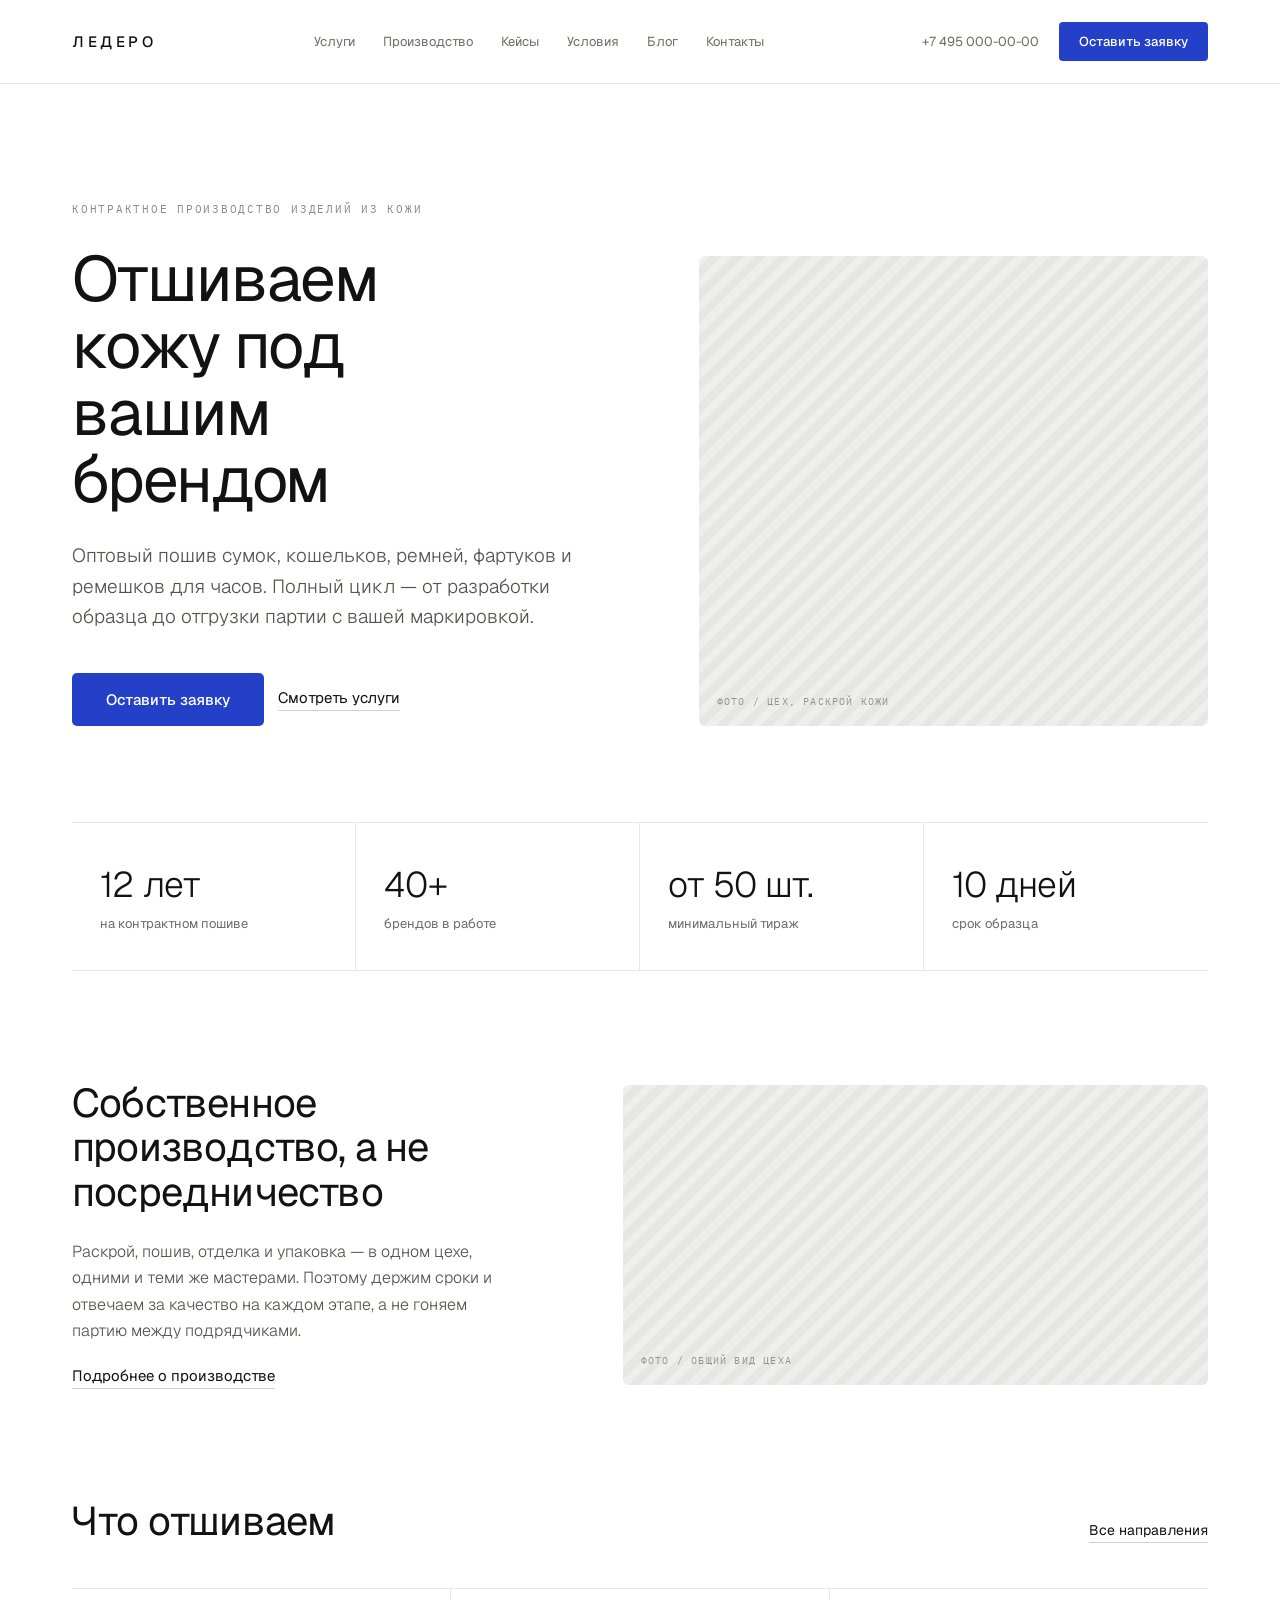
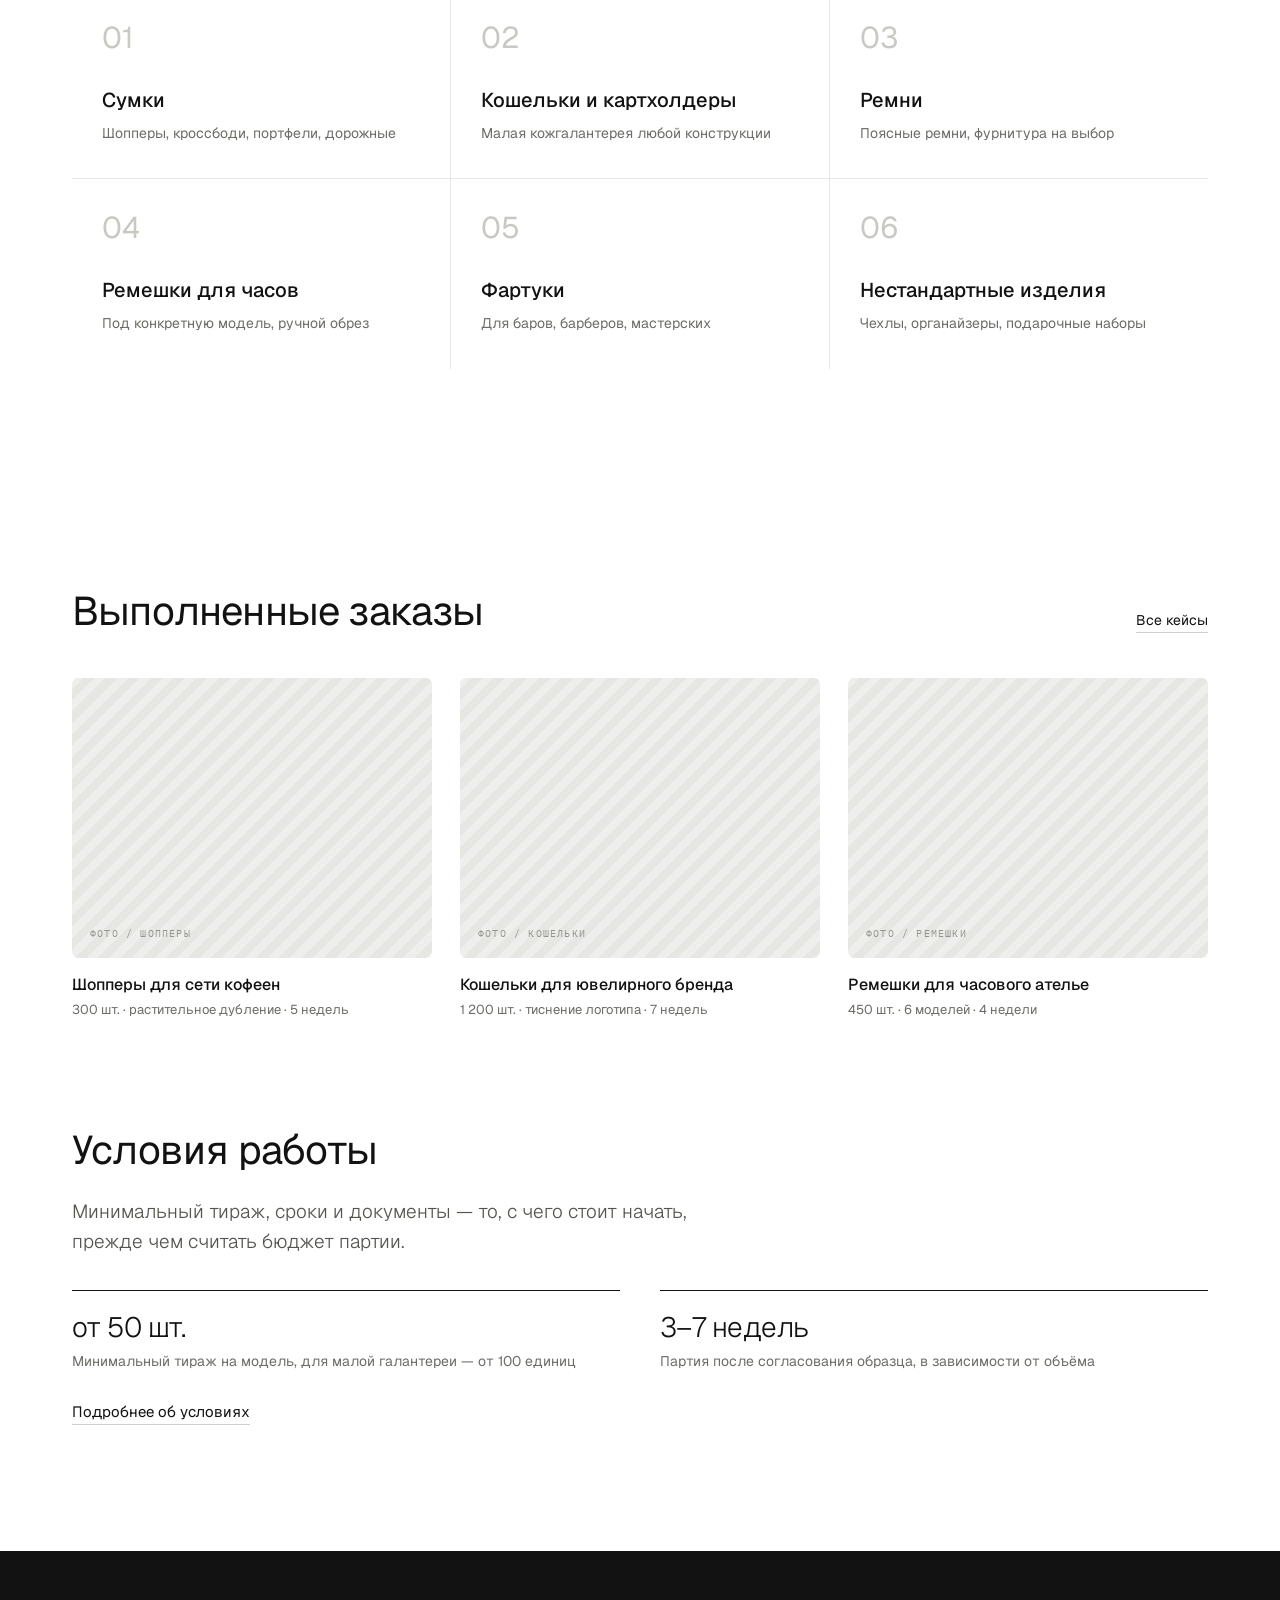
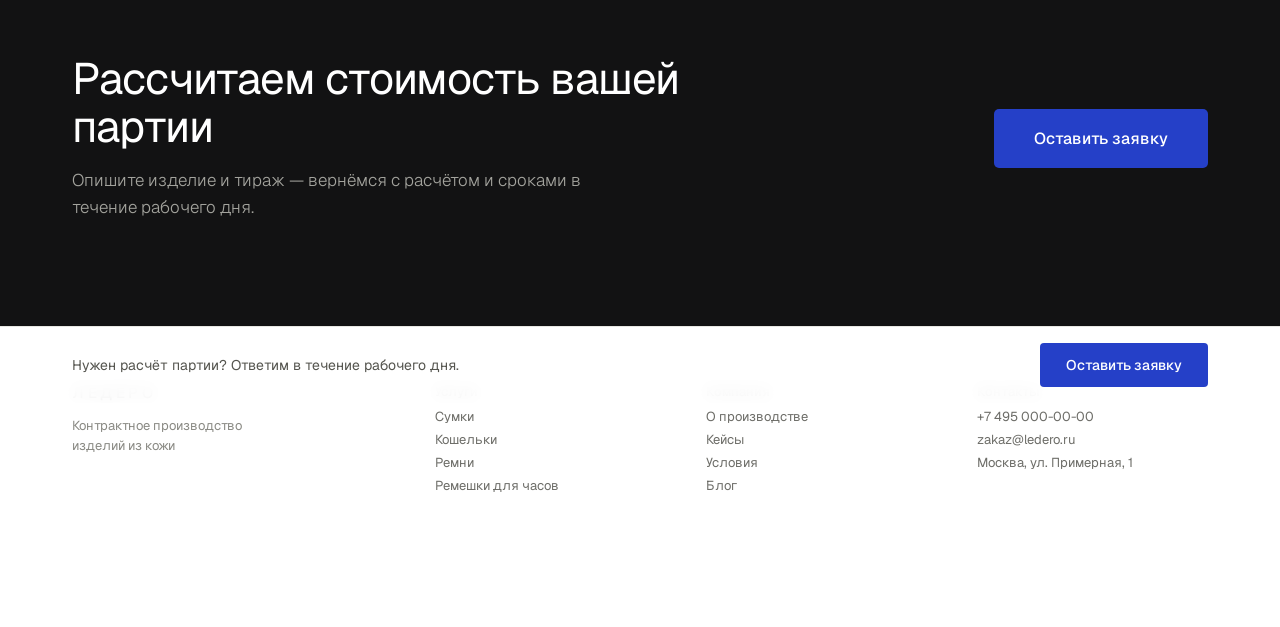
==== index.html @ 420c984b "Rebuild as a real multi-page static site Replace the Claude Design artifact export (bundler/frame-ru" ====
<!DOCTYPE html>
<html lang="ru">
<head>
<meta charset="utf-8">
<meta name="viewport" content="width=device-width, initial-scale=1">
<title>ЛЕДЕРО — контрактное производство изделий из кожи</title>
<meta name="description" content="Оптовый пошив сумок, кошельков, ремней, фартуков и ремешков для часов под вашим брендом. Тираж от 50 шт., образец за 10 дней, полный цикл в одном цехе.">
<link rel="preconnect" href="https://fonts.googleapis.com">
<link rel="preconnect" href="https://fonts.gstatic.com" crossorigin>
<link href="https://fonts.googleapis.com/css2?family=Geist:wght@300;400;500;600&family=IBM+Plex+Mono:wght@400;500&display=swap" rel="stylesheet">
<link rel="stylesheet" href="css/styles.css">
</head>
<body>

<header class="site-header">
<a href="index.html" class="site-header__brand">ЛЕДЕРО</a>
<button type="button" class="nav-toggle" data-nav-toggle aria-label="Меню"><span></span><span></span><span></span></button>
<nav class="site-header__nav" data-nav>
<a href="service.html">Услуги</a><a href="production.html">Производство</a><a href="cases.html">Кейсы</a><a href="terms.html">Условия</a><a href="blog.html">Блог</a><a href="contacts.html">Контакты</a>
</nav>
<div class="site-header__aside">
<span class="site-header__phone">+7 495 000-00-00</span>
<button type="button" class="btn btn-sm" data-open-modal data-src="Шапка сайта">Оставить заявку</button>
</div>
</header>

<section class="home-hero split-2col" style="--split: 1.05fr .95fr; --split-align: end;">
<div>
<div class="eyebrow" style="margin-bottom:30px">Контрактное производство изделий из кожи</div>
<h1 class="h1">Отшиваем кожу под вашим брендом</h1>
<p class="lede">Оптовый пошив сумок, кошельков, ремней, фартуков и ремешков для часов. Полный цикл — от разработки образца до отгрузки партии с вашей маркировкой.</p>
<div class="home-hero__actions">
<button type="button" class="btn btn-lg" data-open-modal data-src="Хиро-секция">Оставить заявку</button>
<a href="service.html" class="link-underline">Смотреть услуги</a>
</div>
</div>
<div class="placeholder" style="--ph-h:470px"><span class="placeholder__label">фото / цех, раскрой кожи</span></div>
</section>

<div class="stats">
<div class="stats__item"><div class="stats__num">12 лет</div><div class="stats__label">на контрактном пошиве</div></div>
<div class="stats__item"><div class="stats__num">40+</div><div class="stats__label">брендов в работе</div></div>
<div class="stats__item"><div class="stats__num">от 50 шт.</div><div class="stats__label">минимальный тираж</div></div>
<div class="stats__item"><div class="stats__num">10 дней</div><div class="stats__label">срок образца</div></div>
</div>

<section class="home-production split-2col" style="--split: .9fr 1.1fr; --split-gap: 72px;">
<div class="home-production__col">
<h2 class="h2">Собственное производство, а не посредничество</h2>
<p>Раскрой, пошив, отделка и упаковка — в одном цехе, одними и теми же мастерами. Поэтому держим сроки и отвечаем за качество на каждом этапе, а не гоняем партию между подрядчиками.</p>
<p><a href="production.html" class="link-underline">Подробнее о производстве</a></p>
</div>
<div class="placeholder" style="--ph-h:300px"><span class="placeholder__label">фото / общий вид цеха</span></div>
</section>

<section class="home-services">
<div class="home-services__head">
<h2 class="h2" style="margin-bottom:0">Что отшиваем</h2>
<a href="service.html" class="link-underline link-underline--14">Все направления</a>
</div>
<div class="grid-divider">
<div class="grid-divider__item"><div class="grid-divider__num">01</div><div class="grid-divider__title"><a href="service.html">Сумки</a></div><div class="grid-divider__desc">Шопперы, кроссбоди, портфели, дорожные</div></div>
<div class="grid-divider__item"><div class="grid-divider__num">02</div><div class="grid-divider__title"><a href="service.html">Кошельки и картхолдеры</a></div><div class="grid-divider__desc">Малая кожгалантерея любой конструкции</div></div>
<div class="grid-divider__item"><div class="grid-divider__num">03</div><div class="grid-divider__title"><a href="service.html">Ремни</a></div><div class="grid-divider__desc">Поясные ремни, фурнитура на выбор</div></div>
<div class="grid-divider__item"><div class="grid-divider__num">04</div><div class="grid-divider__title"><a href="service.html">Ремешки для часов</a></div><div class="grid-divider__desc">Под конкретную модель, ручной обрез</div></div>
<div class="grid-divider__item"><div class="grid-divider__num">05</div><div class="grid-divider__title"><a href="service.html">Фартуки</a></div><div class="grid-divider__desc">Для баров, барберов, мастерских</div></div>
<div class="grid-divider__item"><div class="grid-divider__num">06</div><div class="grid-divider__title"><a href="service.html">Нестандартные изделия</a></div><div class="grid-divider__desc">Чехлы, органайзеры, подарочные наборы</div></div>
</div>
</section>

<section class="home-cases">
<div class="home-cases__head">
<h2 class="h2" style="margin-bottom:0">Выполненные заказы</h2>
<a href="cases.html" class="link-underline link-underline--14">Все кейсы</a>
</div>
<div class="grid-cards" style="--cols:3">
<div><div class="placeholder" style="--ph-h:280px"><span class="placeholder__label">фото / шопперы</span></div><div class="card__title">Шопперы для сети кофеен</div><div class="card__meta">300 шт. · растительное дубление · 5 недель</div></div>
<div><div class="placeholder" style="--ph-h:280px"><span class="placeholder__label">фото / кошельки</span></div><div class="card__title">Кошельки для ювелирного бренда</div><div class="card__meta">1 200 шт. · тиснение логотипа · 7 недель</div></div>
<div><div class="placeholder" style="--ph-h:280px"><span class="placeholder__label">фото / ремешки</span></div><div class="card__title">Ремешки для часового ателье</div><div class="card__meta">450 шт. · 6 моделей · 4 недели</div></div>
</div>
</section>

<section class="home-terms">
<h2 class="h2">Условия работы</h2>
<p class="lede" style="max-width:52ch">Минимальный тираж, сроки и документы — то, с чего стоит начать, прежде чем считать бюджет партии.</p>
<div class="home-terms__row">
<div class="home-terms__fact"><div class="home-terms__fact-num">от 50 шт.</div><div class="home-terms__fact-label">Минимальный тираж на модель, для малой галантереи — от 100 единиц</div></div>
<div class="home-terms__fact"><div class="home-terms__fact-num">3–7 недель</div><div class="home-terms__fact-label">Партия после согласования образца, в зависимости от объёма</div></div>
</div>
<p style="margin-top:28px"><a href="terms.html" class="link-underline">Подробнее об условиях</a></p>
</section>

<section class="cta-band">
<div>
<h2 class="cta-band__title">Рассчитаем стоимость вашей партии</h2>
<p class="cta-band__text">Опишите изделие и тираж — вернёмся с расчётом и сроками в течение рабочего дня.</p>
</div>
<button type="button" class="btn btn-cta" data-open-modal data-src="Финальный CTA">Оставить заявку</button>
</section>

<footer>
<div class="site-footer">
<div><div class="site-footer__brand-name">ЛЕДЕРО</div><div class="site-footer__brand-desc">Контрактное производство<br>изделий из кожи</div></div>
<div class="site-footer__col"><div class="site-footer__col-title">Услуги</div><a href="service.html">Сумки</a><a href="service.html">Кошельки</a><a href="service.html">Ремни</a><a href="service.html">Ремешки для часов</a></div>
<div class="site-footer__col"><div class="site-footer__col-title">Компания</div><a href="production.html">О производстве</a><a href="cases.html">Кейсы</a><a href="terms.html">Условия</a><a href="blog.html">Блог</a></div>
<div class="site-footer__col"><div class="site-footer__col-title">Контакты</div><a href="contacts.html">+7 495 000-00-00</a><a href="contacts.html">zakaz@ledero.ru</a><span>Москва, ул. Примерная, 1</span></div>
</div>
<div class="sticky-cta">
<p class="sticky-cta__text">Нужен расчёт партии? Ответим в течение рабочего дня.</p>
<button type="button" class="btn btn-sticky" data-open-modal data-src="Плавающая панель">Оставить заявку</button>
</div>
</footer>

<div class="modal-overlay" data-modal-overlay data-close-modal></div>
<div class="modal" data-modal>
<div class="modal__box">
<div class="modal__head">
<h3 class="modal__title">Оставить заявку</h3>
<button type="button" class="modal__close" data-close-modal aria-label="Закрыть">×</button>
</div>
<p class="modal__desc">Подберём материалы и рассчитаем стоимость партии.</p>
<form data-modal-form>
<input type="hidden" data-modal-source name="source">
<div class="modal__grid">
<input placeholder="Имя" name="name">
<input placeholder="Компания или бренд" name="company">
<input placeholder="Телефон или email" name="contact">
<input placeholder="Тираж, шт." name="qty">
</div>
<textarea placeholder="Что нужно отшить" rows="3" name="message"></textarea>
<button type="submit" class="btn btn-block">Отправить заявку</button>
<p class="modal__disclaimer">Нажимая кнопку, вы соглашаетесь с политикой обработки персональных данных.</p>
</form>
</div>
</div>

<script src="main.js"></script>
</body>
</html>
---- css/styles.css ----
/* ЛЕДЕРО — единая точка входа. Каждая HTML-страница подключает только этот файл. */

@import url("base.css");
@import url("home.css");
@import url("production.css");
@import url("cases.css");
@import url("terms.css");
@import url("service.css");
@import url("blog.css");
@import url("article.css");
@import url("contacts.css");
@import url("responsive.css");
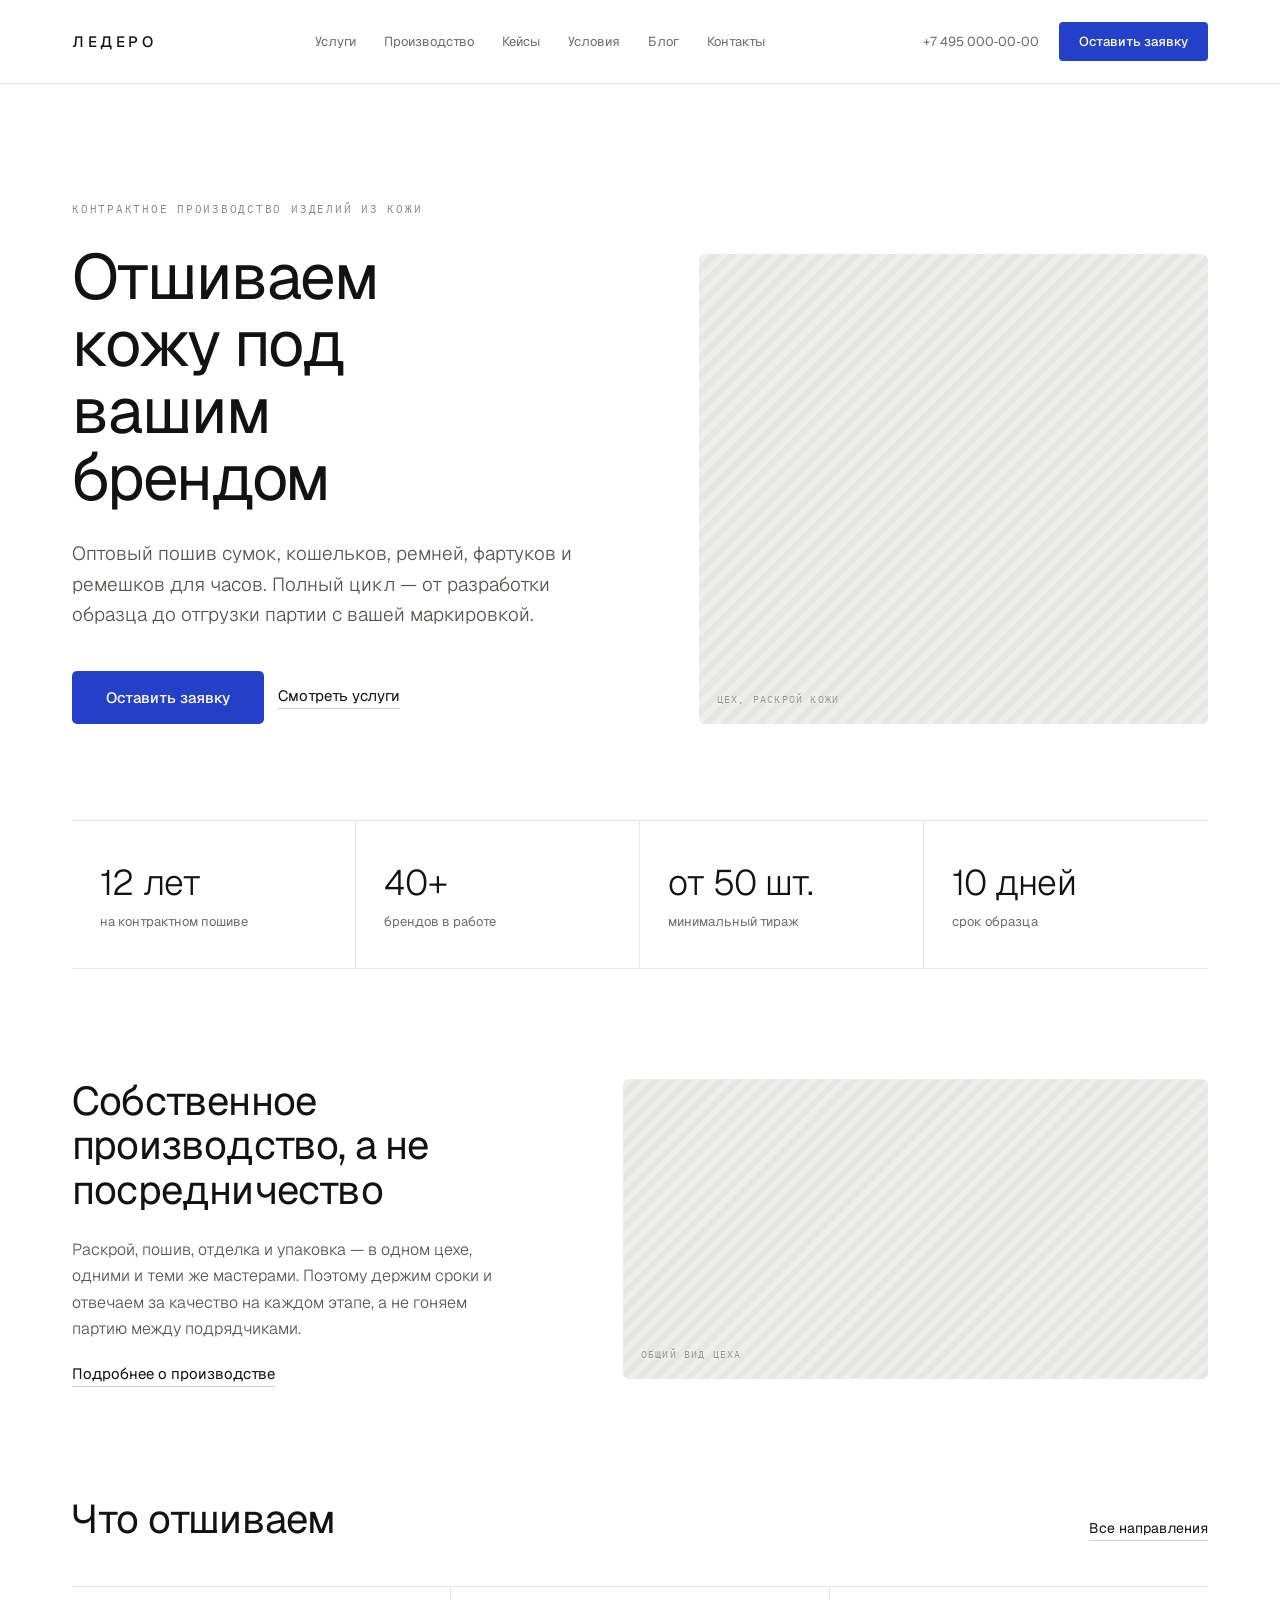
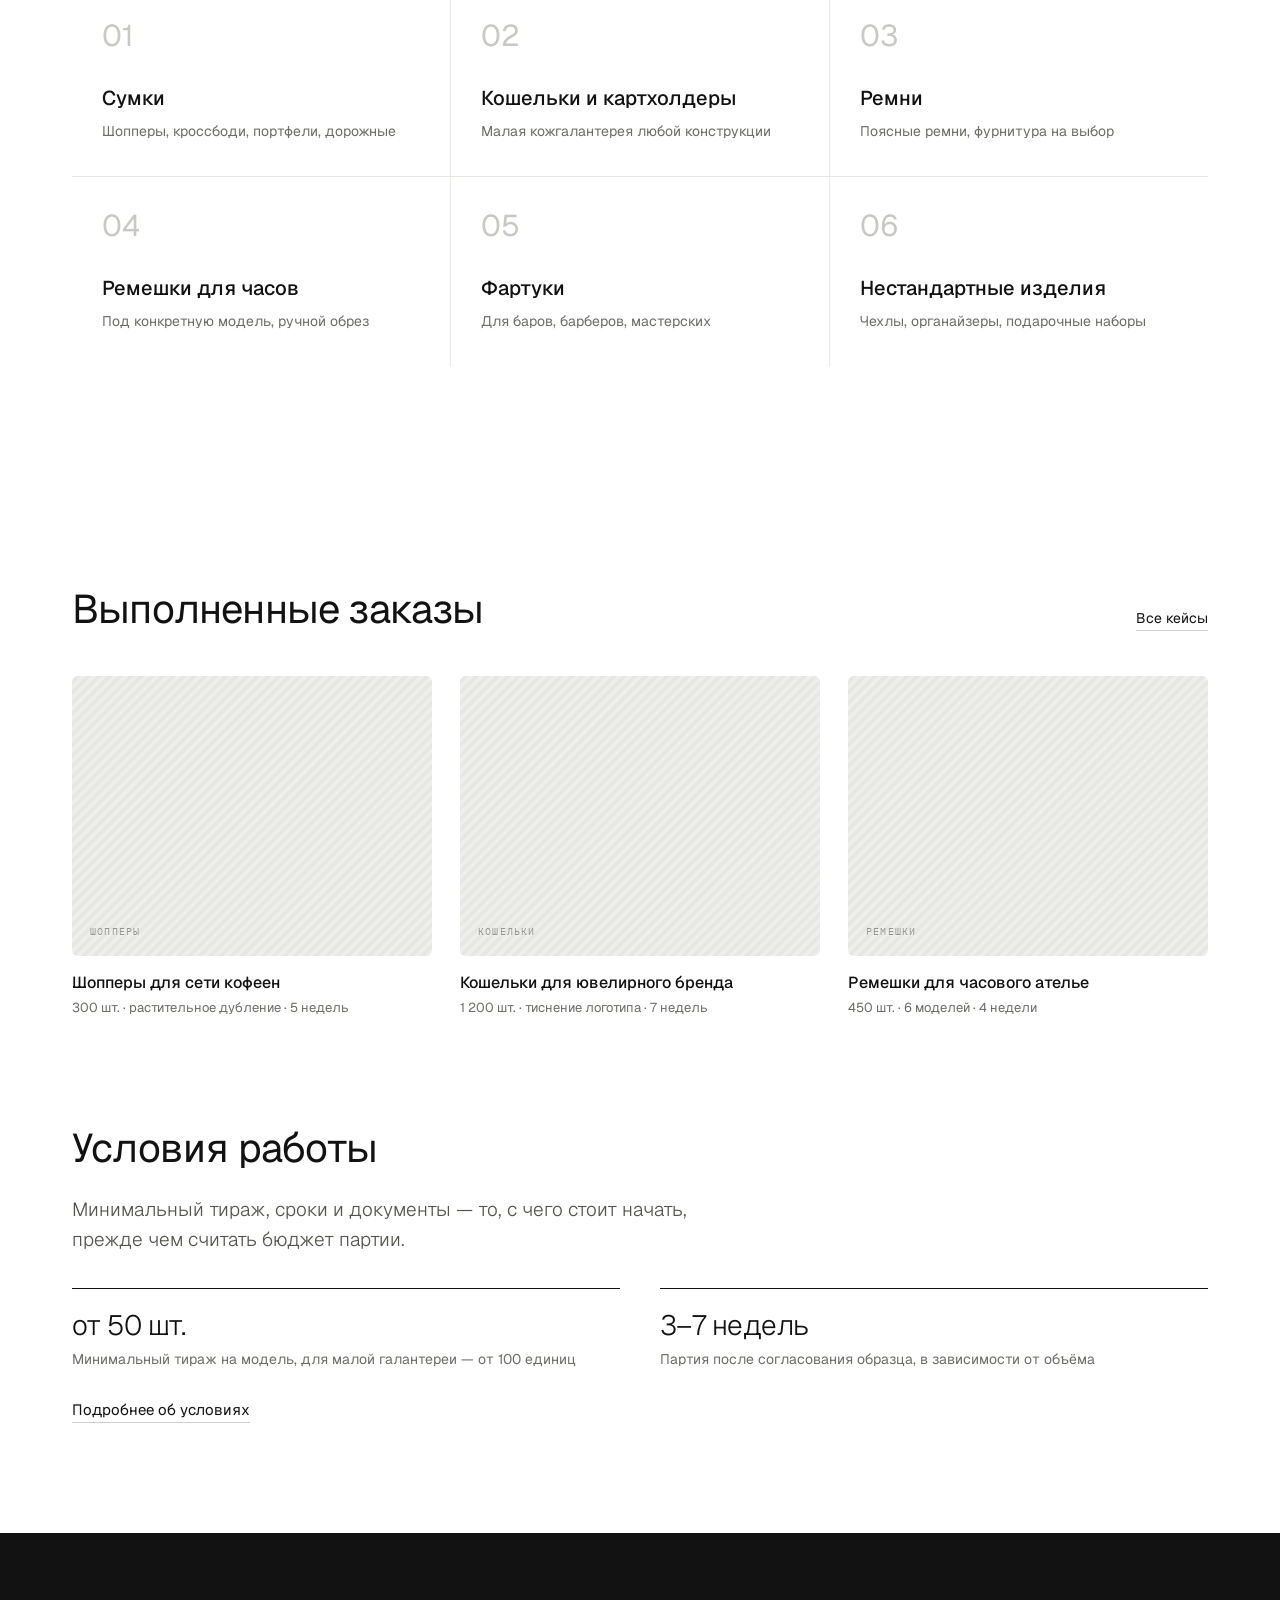
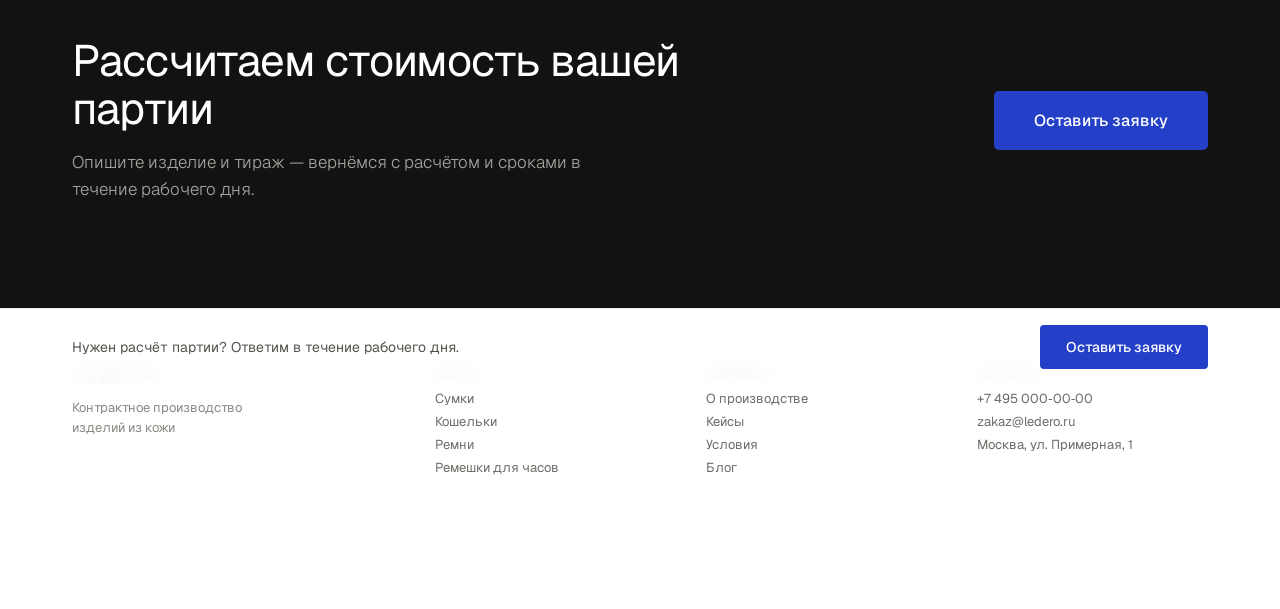
==== commit 4e47f030: "Semantic markup pass: modular JS, real images, zero inline styles - Split main.js into ES modules (j" ====
--- a/index.html
+++ b/index.html
@@ -5,6 +5,7 @@
 <meta name="viewport" content="width=device-width, initial-scale=1">
 <title>ЛЕДЕРО — контрактное производство изделий из кожи</title>
 <meta name="description" content="Оптовый пошив сумок, кошельков, ремней, фартуков и ремешков для часов под вашим брендом. Тираж от 50 шт., образец за 10 дней, полный цикл в одном цехе.">
+<meta name="robots" content="index, follow">
 <link rel="preconnect" href="https://fonts.googleapis.com">
 <link rel="preconnect" href="https://fonts.gstatic.com" crossorigin>
 <link href="https://fonts.googleapis.com/css2?family=Geist:wght@300;400;500;600&family=IBM+Plex+Mono:wght@400;500&display=swap" rel="stylesheet">
@@ -14,96 +15,153 @@
 
 <header class="site-header">
 <a href="index.html" class="site-header__brand">ЛЕДЕРО</a>
-<button type="button" class="nav-toggle" data-nav-toggle aria-label="Меню"><span></span><span></span><span></span></button>
-<nav class="site-header__nav" data-nav>
+<button type="button" class="nav-toggle" data-nav-toggle aria-label="Открыть меню" aria-expanded="false" aria-controls="site-nav"><span></span><span></span><span></span></button>
+<nav class="site-header__nav" id="site-nav" data-nav aria-label="Основная навигация">
 <a href="service.html">Услуги</a><a href="production.html">Производство</a><a href="cases.html">Кейсы</a><a href="terms.html">Условия</a><a href="blog.html">Блог</a><a href="contacts.html">Контакты</a>
 </nav>
 <div class="site-header__aside">
-<span class="site-header__phone">+7 495 000-00-00</span>
+<a href="tel:+74950000000" class="site-header__phone">+7&nbsp;495&nbsp;000&#8209;00&#8209;00</a>
 <button type="button" class="btn btn-sm" data-open-modal data-src="Шапка сайта">Оставить заявку</button>
 </div>
 </header>
 
-<section class="home-hero split-2col" style="--split: 1.05fr .95fr; --split-align: end;">
+<main>
+
+<section class="home-hero" aria-labelledby="home-h1">
 <div>
-<div class="eyebrow" style="margin-bottom:30px">Контрактное производство изделий из кожи</div>
-<h1 class="h1">Отшиваем кожу под вашим брендом</h1>
+<p class="eyebrow">Контрактное производство изделий из кожи</p>
+<h1 class="h1" id="home-h1">Отшиваем кожу под вашим брендом</h1>
 <p class="lede">Оптовый пошив сумок, кошельков, ремней, фартуков и ремешков для часов. Полный цикл — от разработки образца до отгрузки партии с вашей маркировкой.</p>
 <div class="home-hero__actions">
 <button type="button" class="btn btn-lg" data-open-modal data-src="Хиро-секция">Оставить заявку</button>
 <a href="service.html" class="link-underline">Смотреть услуги</a>
 </div>
 </div>
-<div class="placeholder" style="--ph-h:470px"><span class="placeholder__label">фото / цех, раскрой кожи</span></div>
+<figure class="photo-frame home-hero__photo">
+<img class="photo-frame__img" src="img/placeholder.svg" width="800" height="600" alt="Раскрой кожи в производственном цехе ЛЕДЕРО" loading="eager" fetchpriority="high">
+<figcaption class="photo-frame__caption">Цех, раскрой кожи</figcaption>
+</figure>
 </section>
 
 <div class="stats">
-<div class="stats__item"><div class="stats__num">12 лет</div><div class="stats__label">на контрактном пошиве</div></div>
-<div class="stats__item"><div class="stats__num">40+</div><div class="stats__label">брендов в работе</div></div>
-<div class="stats__item"><div class="stats__num">от 50 шт.</div><div class="stats__label">минимальный тираж</div></div>
-<div class="stats__item"><div class="stats__num">10 дней</div><div class="stats__label">срок образца</div></div>
+<div class="stats__item"><p class="stats__num">12 лет</p><p class="stats__label">на контрактном пошиве</p></div>
+<div class="stats__item"><p class="stats__num">40+</p><p class="stats__label">брендов в работе</p></div>
+<div class="stats__item"><p class="stats__num">от 50 шт.</p><p class="stats__label">минимальный тираж</p></div>
+<div class="stats__item"><p class="stats__num">10 дней</p><p class="stats__label">срок образца</p></div>
 </div>
 
-<section class="home-production split-2col" style="--split: .9fr 1.1fr; --split-gap: 72px;">
+<section class="home-production" aria-labelledby="home-production-h2">
 <div class="home-production__col">
-<h2 class="h2">Собственное производство, а не посредничество</h2>
+<h2 class="h2" id="home-production-h2">Собственное производство, а не посредничество</h2>
 <p>Раскрой, пошив, отделка и упаковка — в одном цехе, одними и теми же мастерами. Поэтому держим сроки и отвечаем за качество на каждом этапе, а не гоняем партию между подрядчиками.</p>
 <p><a href="production.html" class="link-underline">Подробнее о производстве</a></p>
 </div>
-<div class="placeholder" style="--ph-h:300px"><span class="placeholder__label">фото / общий вид цеха</span></div>
+<figure class="photo-frame home-production__photo">
+<img class="photo-frame__img" src="img/placeholder.svg" width="800" height="600" alt="Общий вид производственного цеха ЛЕДЕРО" loading="lazy">
+<figcaption class="photo-frame__caption">Общий вид цеха</figcaption>
+</figure>
 </section>
 
-<section class="home-services">
+<section class="home-services" aria-labelledby="home-services-h2">
 <div class="home-services__head">
-<h2 class="h2" style="margin-bottom:0">Что отшиваем</h2>
+<h2 class="h2" id="home-services-h2">Что отшиваем</h2>
 <a href="service.html" class="link-underline link-underline--14">Все направления</a>
 </div>
-<div class="grid-divider">
-<div class="grid-divider__item"><div class="grid-divider__num">01</div><div class="grid-divider__title"><a href="service.html">Сумки</a></div><div class="grid-divider__desc">Шопперы, кроссбоди, портфели, дорожные</div></div>
-<div class="grid-divider__item"><div class="grid-divider__num">02</div><div class="grid-divider__title"><a href="service.html">Кошельки и картхолдеры</a></div><div class="grid-divider__desc">Малая кожгалантерея любой конструкции</div></div>
-<div class="grid-divider__item"><div class="grid-divider__num">03</div><div class="grid-divider__title"><a href="service.html">Ремни</a></div><div class="grid-divider__desc">Поясные ремни, фурнитура на выбор</div></div>
-<div class="grid-divider__item"><div class="grid-divider__num">04</div><div class="grid-divider__title"><a href="service.html">Ремешки для часов</a></div><div class="grid-divider__desc">Под конкретную модель, ручной обрез</div></div>
-<div class="grid-divider__item"><div class="grid-divider__num">05</div><div class="grid-divider__title"><a href="service.html">Фартуки</a></div><div class="grid-divider__desc">Для баров, барберов, мастерских</div></div>
-<div class="grid-divider__item"><div class="grid-divider__num">06</div><div class="grid-divider__title"><a href="service.html">Нестандартные изделия</a></div><div class="grid-divider__desc">Чехлы, органайзеры, подарочные наборы</div></div>
-</div>
+<ul class="grid-divider">
+<li class="grid-divider__item"><p class="grid-divider__num">01</p><p class="grid-divider__title"><a href="service.html">Сумки</a></p><p class="grid-divider__desc">Шопперы, кроссбоди, портфели, дорожные</p></li>
+<li class="grid-divider__item"><p class="grid-divider__num">02</p><p class="grid-divider__title"><a href="service.html">Кошельки и картхолдеры</a></p><p class="grid-divider__desc">Малая кожгалантерея любой конструкции</p></li>
+<li class="grid-divider__item"><p class="grid-divider__num">03</p><p class="grid-divider__title"><a href="service.html">Ремни</a></p><p class="grid-divider__desc">Поясные ремни, фурнитура на выбор</p></li>
+<li class="grid-divider__item"><p class="grid-divider__num">04</p><p class="grid-divider__title"><a href="service.html">Ремешки для часов</a></p><p class="grid-divider__desc">Под конкретную модель, ручной обрез</p></li>
+<li class="grid-divider__item"><p class="grid-divider__num">05</p><p class="grid-divider__title"><a href="service.html">Фартуки</a></p><p class="grid-divider__desc">Для баров, барберов, мастерских</p></li>
+<li class="grid-divider__item"><p class="grid-divider__num">06</p><p class="grid-divider__title"><a href="service.html">Нестандартные изделия</a></p><p class="grid-divider__desc">Чехлы, органайзеры, подарочные наборы</p></li>
+</ul>
 </section>
 
-<section class="home-cases">
+<section class="home-cases" aria-labelledby="home-cases-h2">
 <div class="home-cases__head">
-<h2 class="h2" style="margin-bottom:0">Выполненные заказы</h2>
+<h2 class="h2" id="home-cases-h2">Выполненные заказы</h2>
 <a href="cases.html" class="link-underline link-underline--14">Все кейсы</a>
 </div>
-<div class="grid-cards" style="--cols:3">
-<div><div class="placeholder" style="--ph-h:280px"><span class="placeholder__label">фото / шопперы</span></div><div class="card__title">Шопперы для сети кофеен</div><div class="card__meta">300 шт. · растительное дубление · 5 недель</div></div>
-<div><div class="placeholder" style="--ph-h:280px"><span class="placeholder__label">фото / кошельки</span></div><div class="card__title">Кошельки для ювелирного бренда</div><div class="card__meta">1 200 шт. · тиснение логотипа · 7 недель</div></div>
-<div><div class="placeholder" style="--ph-h:280px"><span class="placeholder__label">фото / ремешки</span></div><div class="card__title">Ремешки для часового ателье</div><div class="card__meta">450 шт. · 6 моделей · 4 недели</div></div>
-</div>
+<ul class="grid-cards">
+<li>
+<figure class="photo-frame home-cases__photo">
+<img class="photo-frame__img" src="img/placeholder.svg" width="800" height="600" alt="Пошитые шопперы для сети кофеен" loading="lazy">
+<figcaption class="photo-frame__caption">Шопперы</figcaption>
+</figure>
+<p class="card__title">Шопперы для сети кофеен</p>
+<p class="card__meta">300 шт. · растительное дубление · 5 недель</p>
+</li>
+<li>
+<figure class="photo-frame home-cases__photo">
+<img class="photo-frame__img" src="img/placeholder.svg" width="800" height="600" alt="Кошельки для ювелирного бренда" loading="lazy">
+<figcaption class="photo-frame__caption">Кошельки</figcaption>
+</figure>
+<p class="card__title">Кошельки для ювелирного бренда</p>
+<p class="card__meta">1 200 шт. · тиснение логотипа · 7 недель</p>
+</li>
+<li>
+<figure class="photo-frame home-cases__photo">
+<img class="photo-frame__img" src="img/placeholder.svg" width="800" height="600" alt="Ремешки для часового ателье" loading="lazy">
+<figcaption class="photo-frame__caption">Ремешки</figcaption>
+</figure>
+<p class="card__title">Ремешки для часового ателье</p>
+<p class="card__meta">450 шт. · 6 моделей · 4 недели</p>
+</li>
+</ul>
 </section>
 
-<section class="home-terms">
-<h2 class="h2">Условия работы</h2>
-<p class="lede" style="max-width:52ch">Минимальный тираж, сроки и документы — то, с чего стоит начать, прежде чем считать бюджет партии.</p>
+<section class="home-terms" aria-labelledby="home-terms-h2">
+<h2 class="h2" id="home-terms-h2">Условия работы</h2>
+<p class="lede">Минимальный тираж, сроки и документы — то, с чего стоит начать, прежде чем считать бюджет партии.</p>
 <div class="home-terms__row">
-<div class="home-terms__fact"><div class="home-terms__fact-num">от 50 шт.</div><div class="home-terms__fact-label">Минимальный тираж на модель, для малой галантереи — от 100 единиц</div></div>
-<div class="home-terms__fact"><div class="home-terms__fact-num">3–7 недель</div><div class="home-terms__fact-label">Партия после согласования образца, в зависимости от объёма</div></div>
+<div class="home-terms__fact"><p class="home-terms__fact-num">от 50 шт.</p><p class="home-terms__fact-label">Минимальный тираж на модель, для малой галантереи — от 100 единиц</p></div>
+<div class="home-terms__fact"><p class="home-terms__fact-num">3–7 недель</p><p class="home-terms__fact-label">Партия после согласования образца, в зависимости от объёма</p></div>
 </div>
-<p style="margin-top:28px"><a href="terms.html" class="link-underline">Подробнее об условиях</a></p>
+<p class="home-terms__more"><a href="terms.html" class="link-underline">Подробнее об условиях</a></p>
 </section>
 
-<section class="cta-band">
+<section class="cta-band" aria-labelledby="home-cta-h2">
 <div>
-<h2 class="cta-band__title">Рассчитаем стоимость вашей партии</h2>
+<h2 class="cta-band__title" id="home-cta-h2">Рассчитаем стоимость вашей партии</h2>
 <p class="cta-band__text">Опишите изделие и тираж — вернёмся с расчётом и сроками в течение рабочего дня.</p>
 </div>
 <button type="button" class="btn btn-cta" data-open-modal data-src="Финальный CTA">Оставить заявку</button>
 </section>
 
+</main>
+
 <footer>
 <div class="site-footer">
-<div><div class="site-footer__brand-name">ЛЕДЕРО</div><div class="site-footer__brand-desc">Контрактное производство<br>изделий из кожи</div></div>
-<div class="site-footer__col"><div class="site-footer__col-title">Услуги</div><a href="service.html">Сумки</a><a href="service.html">Кошельки</a><a href="service.html">Ремни</a><a href="service.html">Ремешки для часов</a></div>
-<div class="site-footer__col"><div class="site-footer__col-title">Компания</div><a href="production.html">О производстве</a><a href="cases.html">Кейсы</a><a href="terms.html">Условия</a><a href="blog.html">Блог</a></div>
-<div class="site-footer__col"><div class="site-footer__col-title">Контакты</div><a href="contacts.html">+7 495 000-00-00</a><a href="contacts.html">zakaz@ledero.ru</a><span>Москва, ул. Примерная, 1</span></div>
+<div>
+<p class="site-footer__brand-name">ЛЕДЕРО</p>
+<p class="site-footer__brand-desc">Контрактное производство<br>изделий из кожи</p>
+</div>
+<nav class="site-footer__col" aria-label="Услуги">
+<p class="site-footer__col-title">Услуги</p>
+<ul class="site-footer__list">
+<li><a href="service.html">Сумки</a></li>
+<li><a href="service.html">Кошельки</a></li>
+<li><a href="service.html">Ремни</a></li>
+<li><a href="service.html">Ремешки для часов</a></li>
+</ul>
+</nav>
+<nav class="site-footer__col" aria-label="Компания">
+<p class="site-footer__col-title">Компания</p>
+<ul class="site-footer__list">
+<li><a href="production.html">О производстве</a></li>
+<li><a href="cases.html">Кейсы</a></li>
+<li><a href="terms.html">Условия</a></li>
+<li><a href="blog.html">Блог</a></li>
+</ul>
+</nav>
+<div class="site-footer__col">
+<p class="site-footer__col-title">Контакты</p>
+<ul class="site-footer__list">
+<li><a href="tel:+74950000000">+7&nbsp;495&nbsp;000&#8209;00&#8209;00</a></li>
+<li><a href="mailto:zakaz@ledero.ru">zakaz@ledero.ru</a></li>
+<li>Москва, ул. Примерная, 1</li>
+</ul>
+</div>
 </div>
 <div class="sticky-cta">
 <p class="sticky-cta__text">Нужен расчёт партии? Ответим в течение рабочего дня.</p>
@@ -112,28 +170,28 @@
 </footer>
 
 <div class="modal-overlay" data-modal-overlay data-close-modal></div>
-<div class="modal" data-modal>
+<div class="modal" data-modal role="dialog" aria-modal="true" aria-labelledby="modal-title">
 <div class="modal__box">
 <div class="modal__head">
-<h3 class="modal__title">Оставить заявку</h3>
+<h2 class="modal__title" id="modal-title">Оставить заявку</h2>
 <button type="button" class="modal__close" data-close-modal aria-label="Закрыть">×</button>
 </div>
 <p class="modal__desc">Подберём материалы и рассчитаем стоимость партии.</p>
 <form data-modal-form>
 <input type="hidden" data-modal-source name="source">
 <div class="modal__grid">
-<input placeholder="Имя" name="name">
-<input placeholder="Компания или бренд" name="company">
-<input placeholder="Телефон или email" name="contact">
-<input placeholder="Тираж, шт." name="qty">
+<label><span class="visually-hidden">Имя</span><input type="text" placeholder="Имя" name="name" autocomplete="name"></label>
+<label><span class="visually-hidden">Компания или бренд</span><input type="text" placeholder="Компания или бренд" name="company" autocomplete="organization"></label>
+<label><span class="visually-hidden">Телефон или email</span><input type="text" placeholder="Телефон или email" name="contact" autocomplete="tel"></label>
+<label><span class="visually-hidden">Тираж, шт.</span><input type="text" placeholder="Тираж, шт." name="qty" inputmode="numeric"></label>
 </div>
-<textarea placeholder="Что нужно отшить" rows="3" name="message"></textarea>
+<label><span class="visually-hidden">Что нужно отшить</span><textarea placeholder="Что нужно отшить" rows="3" name="message"></textarea></label>
 <button type="submit" class="btn btn-block">Отправить заявку</button>
 <p class="modal__disclaimer">Нажимая кнопку, вы соглашаетесь с политикой обработки персональных данных.</p>
 </form>
 </div>
 </div>
 
-<script src="main.js"></script>
+<script type="module" src="js/main.js"></script>
 </body>
 </html>
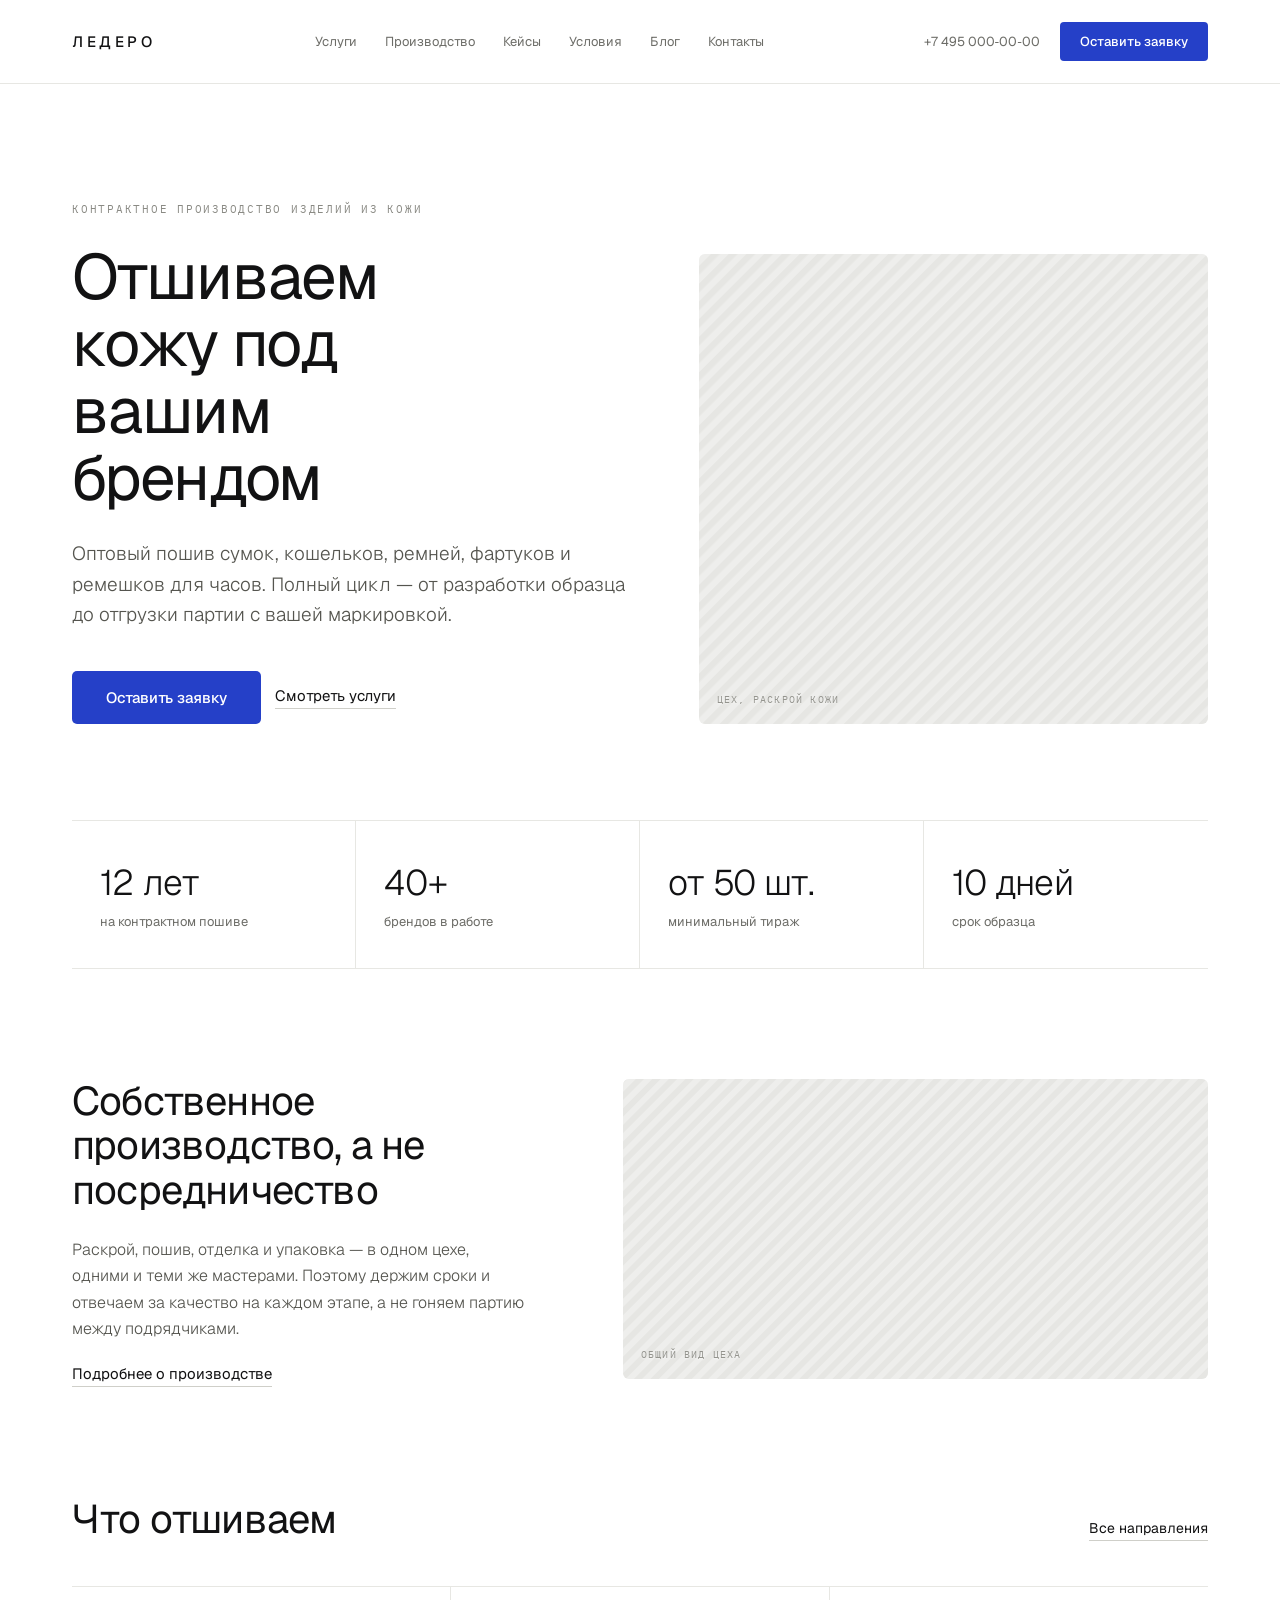
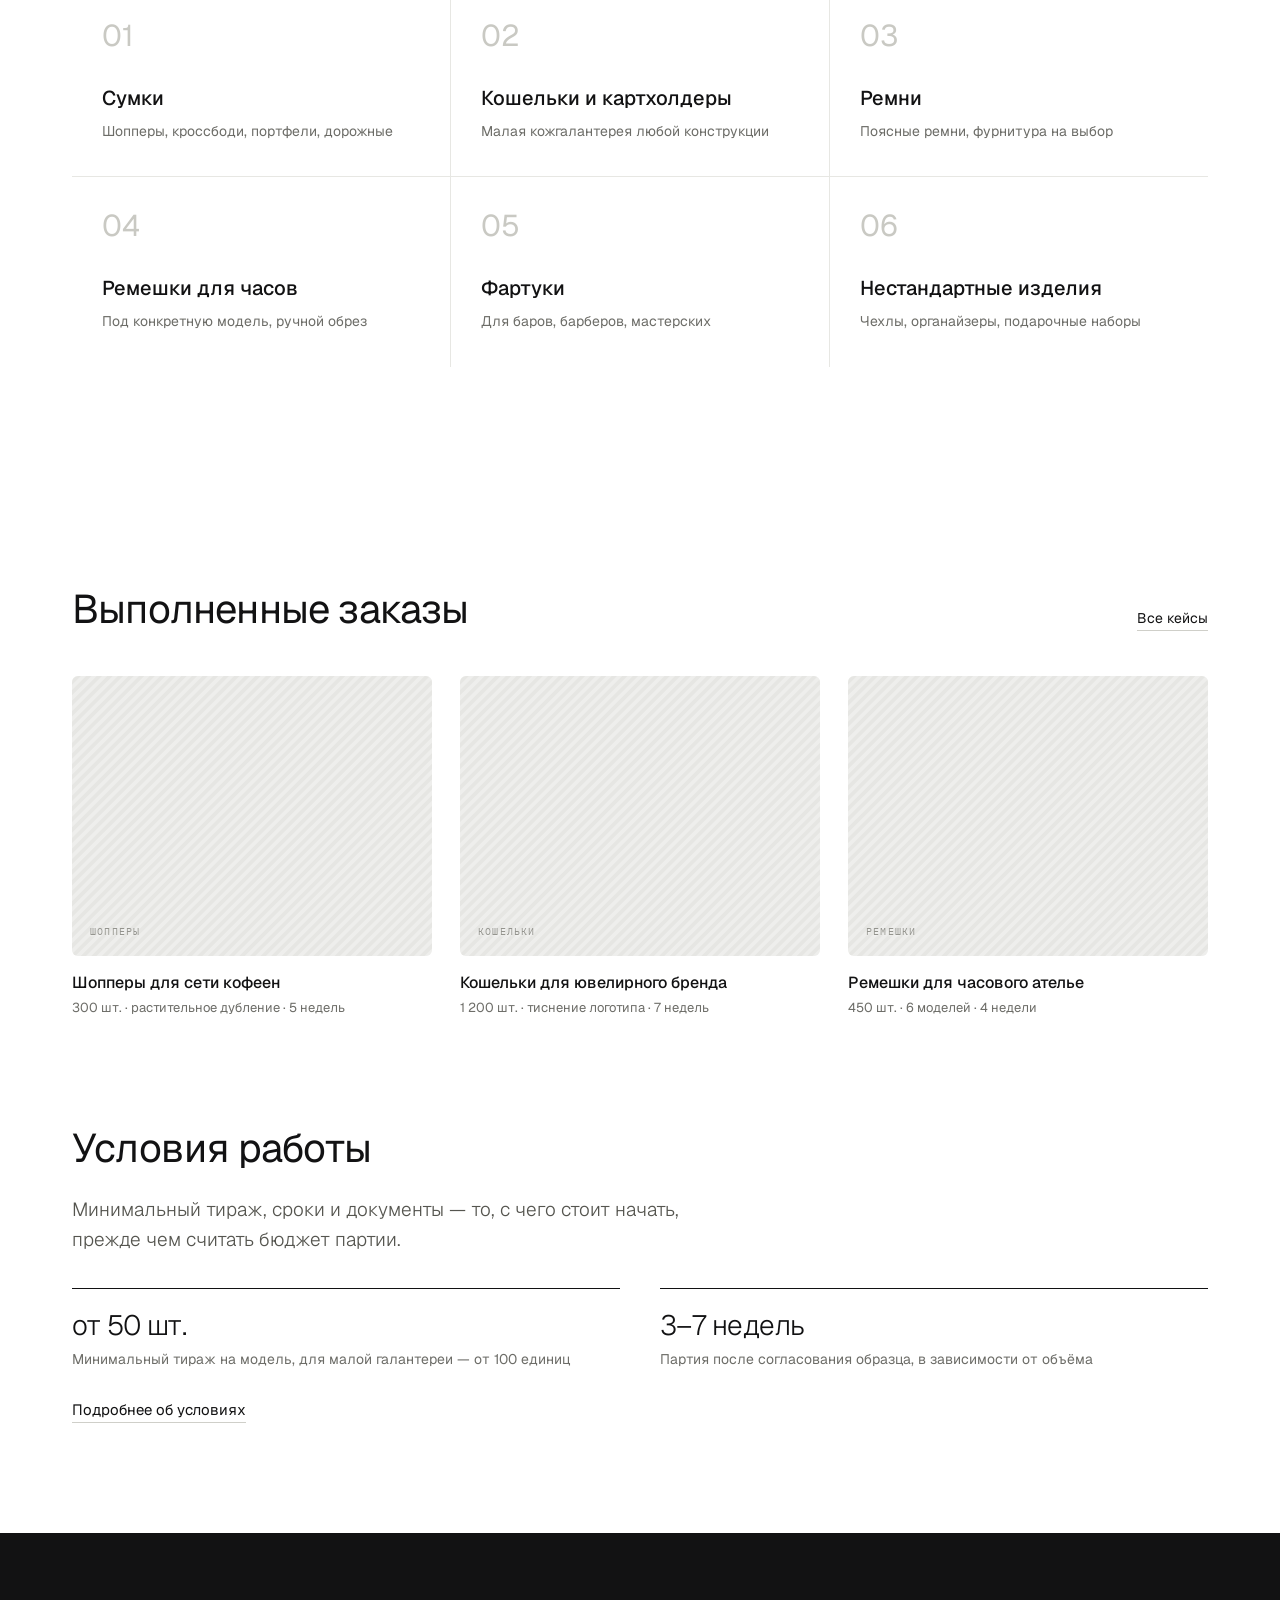
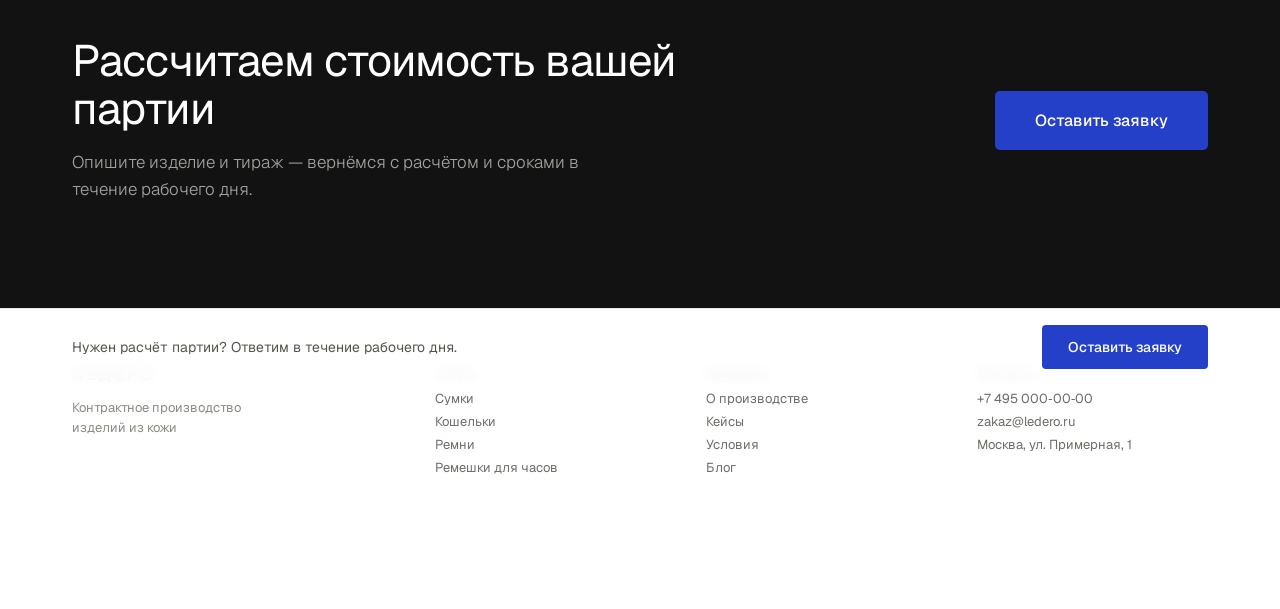
==== commit 22b9690f: "Self-host Geist and IBM Plex Mono instead of Google Fonts Drop the fonts.googleapis.com/fonts.gstati" ====
--- a/index.html
+++ b/index.html
@@ -6,9 +6,6 @@
 <title>ЛЕДЕРО — контрактное производство изделий из кожи</title>
 <meta name="description" content="Оптовый пошив сумок, кошельков, ремней, фартуков и ремешков для часов под вашим брендом. Тираж от 50 шт., образец за 10 дней, полный цикл в одном цехе.">
 <meta name="robots" content="index, follow">
-<link rel="preconnect" href="https://fonts.googleapis.com">
-<link rel="preconnect" href="https://fonts.gstatic.com" crossorigin>
-<link href="https://fonts.googleapis.com/css2?family=Geist:wght@300;400;500;600&family=IBM+Plex+Mono:wght@400;500&display=swap" rel="stylesheet">
 <link rel="stylesheet" href="css/styles.css">
 </head>
 <body>
--- a/css/styles.css
+++ b/css/styles.css
@@ -1,5 +1,6 @@
 /* ЛЕДЕРО — единая точка входа. Каждая HTML-страница подключает только этот файл. */
 
+@import url("fonts.css");
 @import url("base.css");
 @import url("home.css");
 @import url("production.css");
